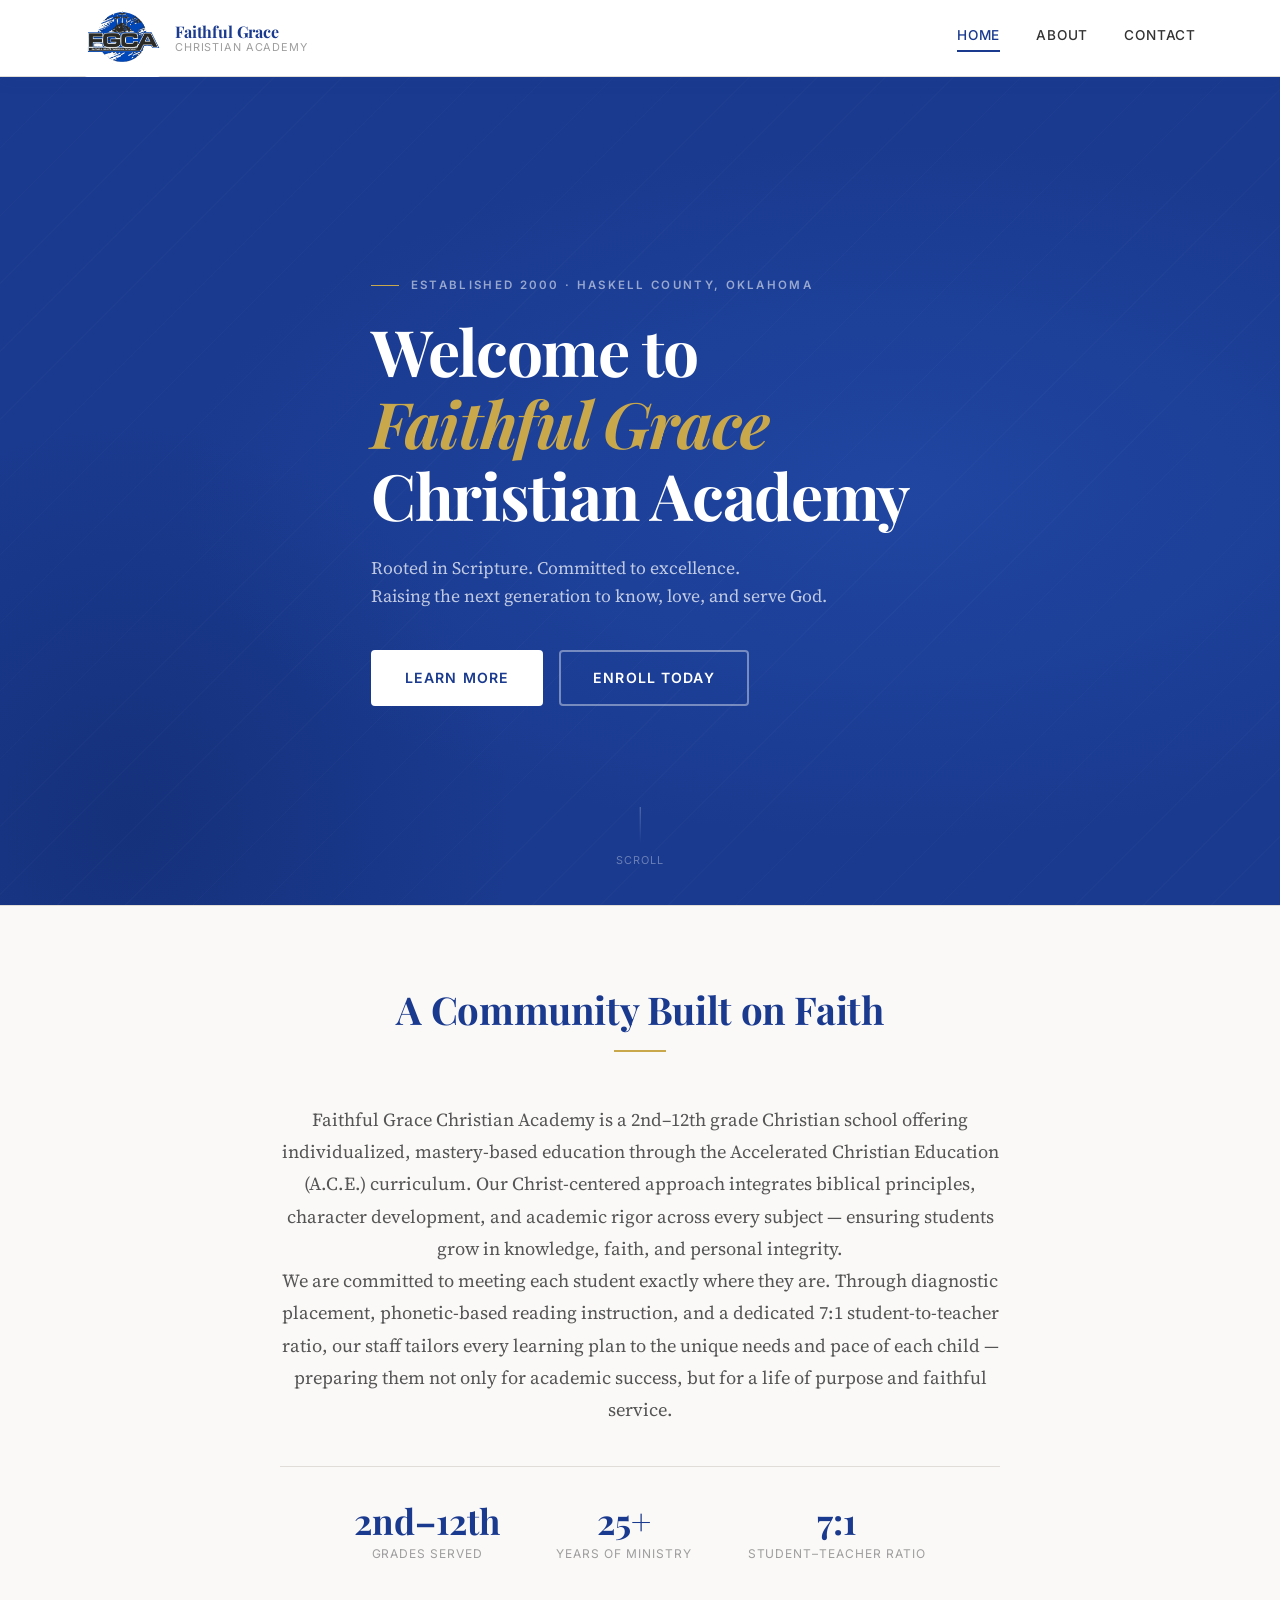
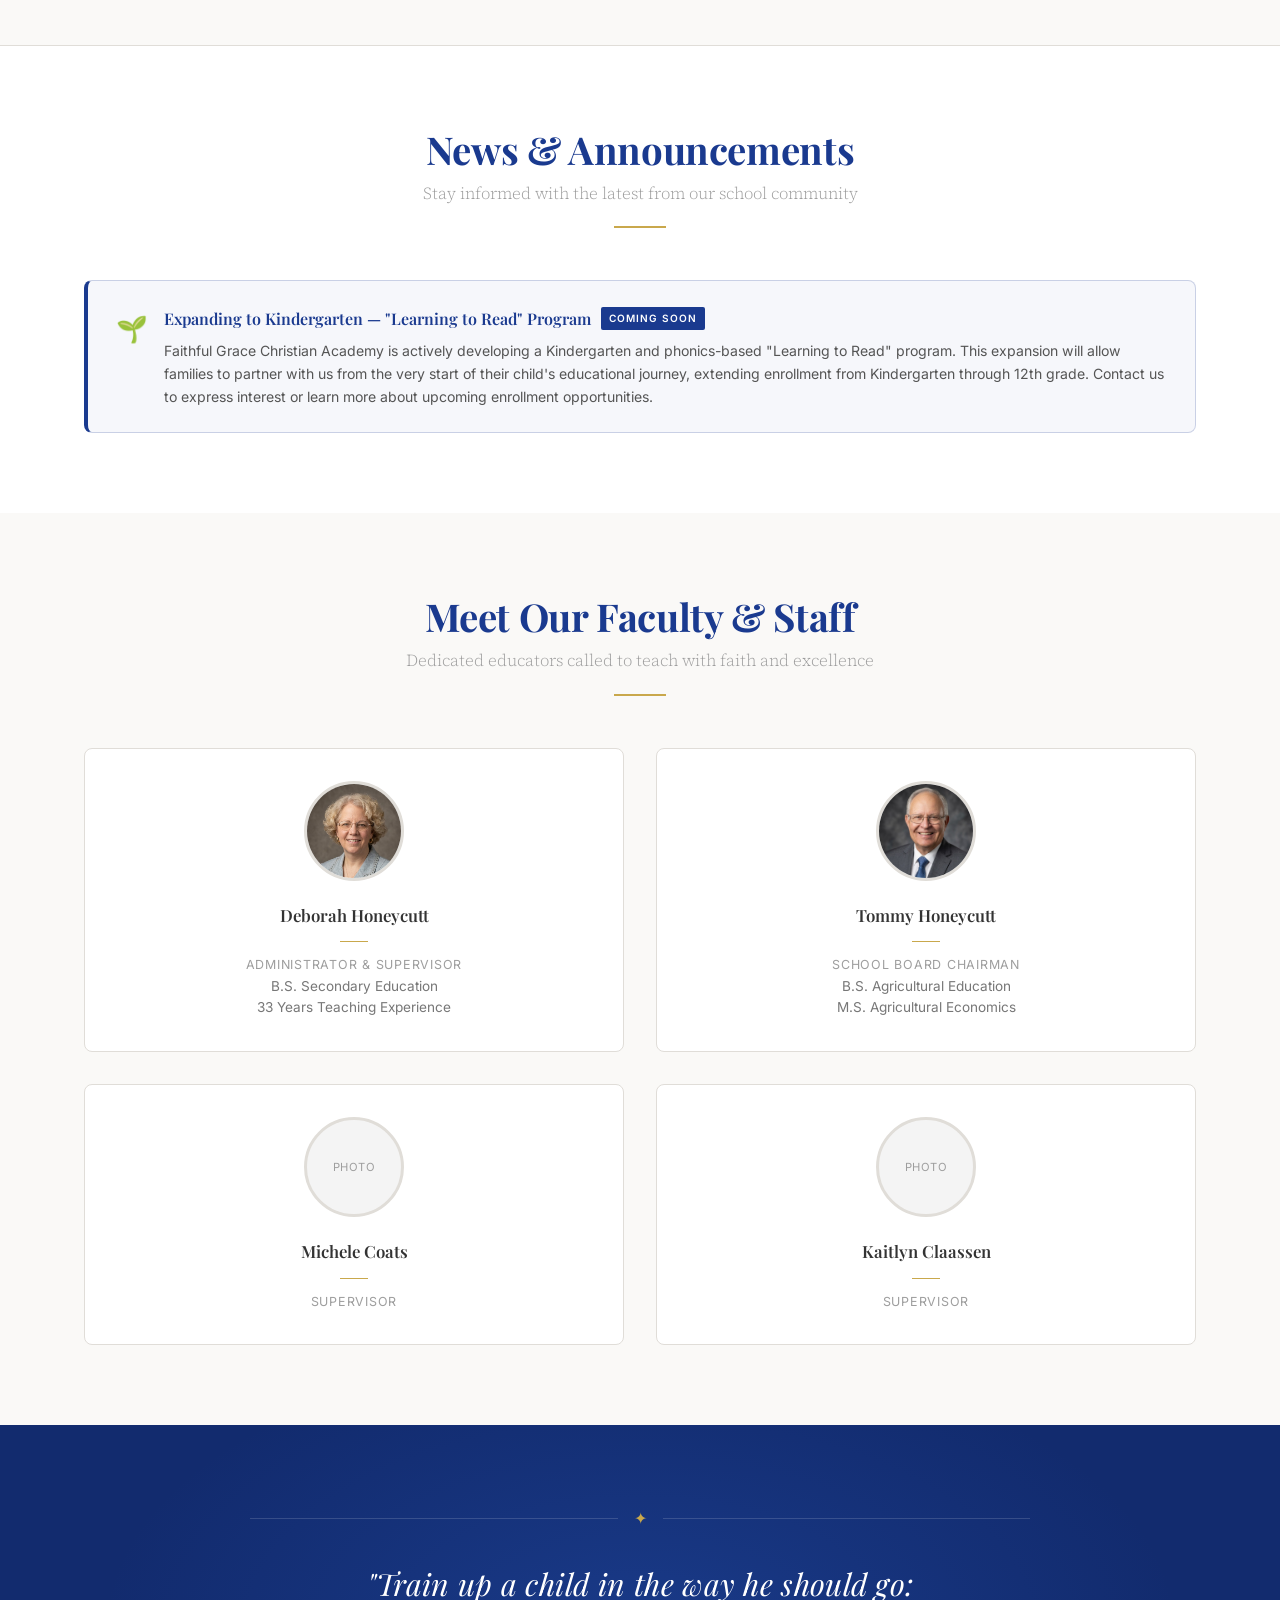
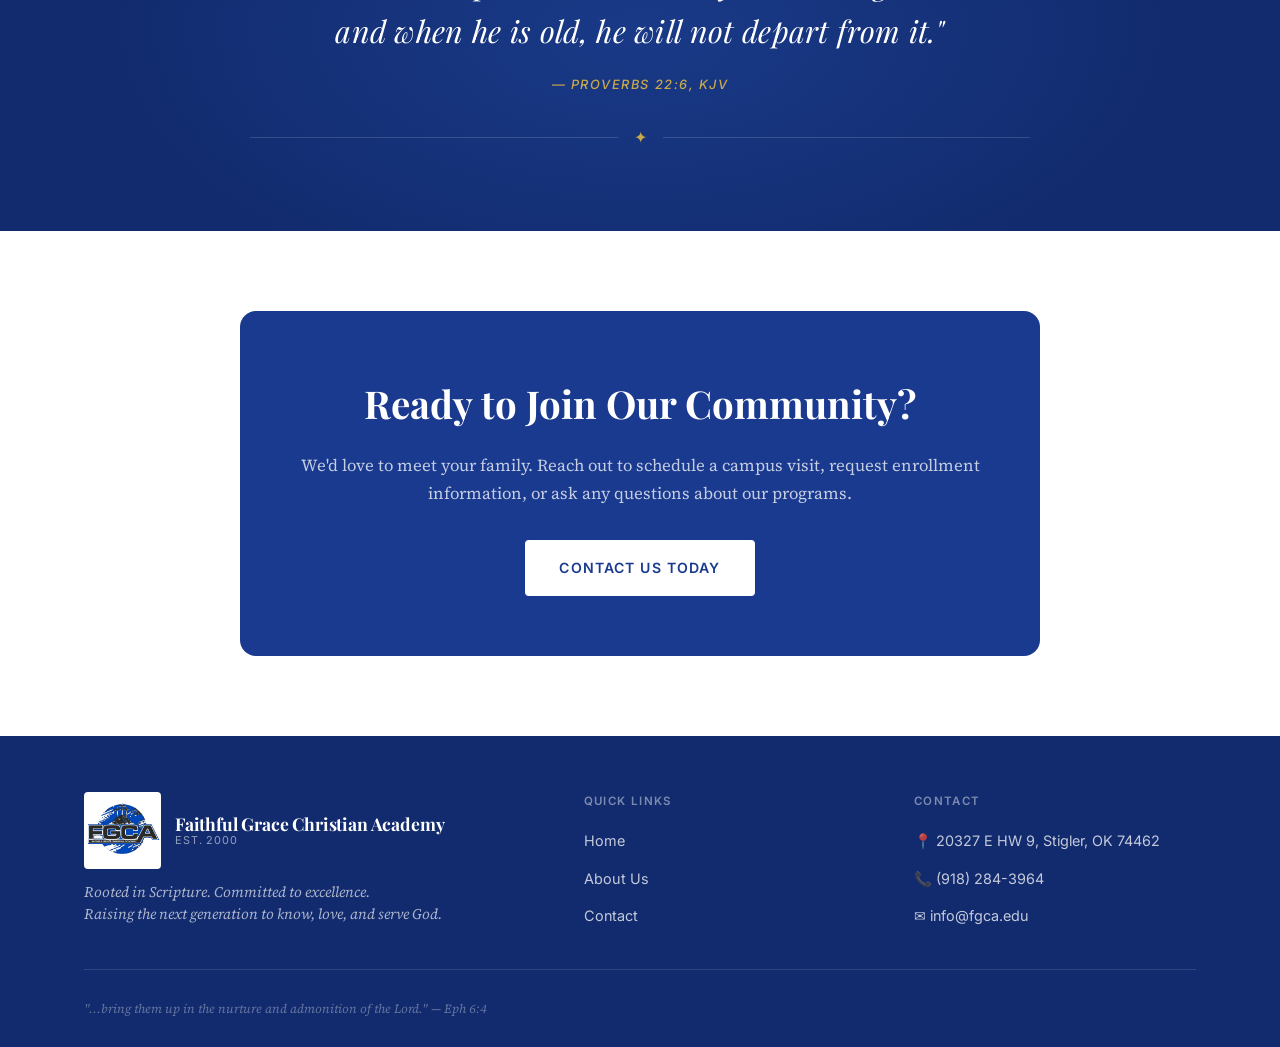
==== index.html @ c3a3fd84 "Add files via upload" ====
<!DOCTYPE html>
<html lang="en">
<head>
  <meta charset="UTF-8" />
  <meta name="viewport" content="width=device-width, initial-scale=1.0" />
  <meta name="description" content="Faithful Grace Christian Academy — nurturing minds and faith in a Christ-centered learning environment." />
  <title>Home | Faithful Grace Christian Academy</title>
  <link rel="stylesheet" href="styles.css" />
  <link rel="preconnect" href="https://fonts.googleapis.com" />
  <link rel="preconnect" href="https://fonts.gstatic.com" crossorigin />
</head>
<body>

  <!-- ============================================================
       SITE HEADER
       ============================================================ -->
  <header class="site-header">
    <div class="container">
      <div class="header-inner">

        <!-- Logo -->
        <a href="index.html" class="site-logo" aria-label="Faithful Grace Christian Academy — Home">
          <div class="logo-mark" aria-hidden="true">
			<img src="School_Logo.png" alt="Faithful Grace Christian Academy" class="logo-img">
		  </div>
          <div class="logo-text">
            <span class="logo-name">Faithful Grace</span>
            <span class="logo-sub">Christian Academy</span>
          </div>
        </a>

        <!-- Desktop Navigation -->
        <nav class="site-nav" aria-label="Main navigation">
          <a href="index.html" class="active">Home</a>
          <a href="about.html">About</a>
          <a href="contact.html">Contact</a>
        </nav>

        <!-- Hamburger Toggle (mobile) -->
        <button class="nav-toggle" id="navToggle" aria-label="Open navigation menu" aria-expanded="false" aria-controls="mobileNav">
          <span></span>
          <span></span>
          <span></span>
        </button>

      </div><!-- /.header-inner -->
    </div><!-- /.container -->

    <!-- Mobile Navigation -->
    <nav class="mobile-nav" id="mobileNav" aria-label="Mobile navigation">
      <a href="index.html">Home</a>
      <a href="about.html">About</a>
      <a href="contact.html">Contact</a>
    </nav>
  </header>

  <!-- ============================================================
       MAIN CONTENT
       ============================================================ -->
  <main>

    <!-- --------------------------------------------------------
         HERO SECTION
         -------------------------------------------------------- -->
    <section class="home-hero" aria-label="Welcome banner">
      <div class="home-hero-bg" aria-hidden="true"></div>
      <div class="container">
        <div class="home-hero-content">
          <p class="hero-eyebrow">Established 2000 · Haskell County, Oklahoma</p>
          <h1>Welcome to<br /><em>Faithful Grace</em><br />Christian Academy</h1>
          <p class="hero-motto">
            Rooted in Scripture. Committed to excellence.<br />
            Raising the next generation to know, love, and serve God.
          </p>
          <div class="hero-actions">
            <a href="about.html" class="btn btn-primary">Learn More</a>
            <a href="contact.html" class="btn" style="background:transparent;color:#fff;border-color:rgba(255,255,255,0.4);">Enroll Today</a>
          </div>
        </div>
      </div>
      <div class="hero-scroll" aria-hidden="true">
        <div class="scroll-line"></div>
        <span>Scroll</span>
      </div>
    </section>

    <!-- --------------------------------------------------------
         ABOUT SNAPSHOT
         -------------------------------------------------------- -->
    <section class="about-snapshot section-py" aria-labelledby="snapshot-heading">
      <div class="container">
        <div class="snapshot-inner">
          <div class="section-header">
            <h2 class="section-title" id="snapshot-heading">A Community Built on Faith</h2>
            <span class="rule"></span>
          </div>
          <p>
            Faithful Grace Christian Academy is a 2nd–12th grade Christian school offering
            individualized, mastery-based education through the Accelerated Christian Education
            (A.C.E.) curriculum. Our Christ-centered approach integrates biblical principles,
            character development, and academic rigor across every subject — ensuring students
            grow in knowledge, faith, and personal integrity.
          </p>
          <p>
            We are committed to meeting each student exactly where they are. Through diagnostic
            placement, phonetic-based reading instruction, and a dedicated 7:1 student-to-teacher
            ratio, our staff tailors every learning plan to the unique needs and pace of each
            child — preparing them not only for academic success, but for a life of purpose and
            faithful service.
          </p>

          <!-- Snapshot stats -->
          <div class="snapshot-stats">
            <div class="stat-item">
              <div class="stat-num">2nd–12th</div>
              <div class="stat-label">Grades Served</div>
            </div>
            <div class="stat-item">
              <div class="stat-num">25+</div>
              <div class="stat-label">Years of Ministry</div>
            </div>
            <div class="stat-item">
              <div class="stat-num">7:1</div>
              <div class="stat-label">Student–Teacher Ratio</div>
            </div>
          </div>

        </div>
      </div>
    </section>

    <!-- --------------------------------------------------------
         ANNOUNCEMENTS / HIGHLIGHTS (3 Cards)
         -------------------------------------------------------- -->
    <section class="announcements section-py" aria-labelledby="announce-heading">
      <div class="container">
        <div class="section-header">
          <h2 class="section-title" id="announce-heading">News &amp; Announcements</h2>
          <p class="section-subtitle">Stay informed with the latest from our school community</p>
          <span class="rule"></span>
        </div>

                <!-- Expansion Callout: K Program Coming Soon -->
        <div class="expansion-callout" role="note" aria-label="Upcoming program expansion">
          <span class="expansion-callout-icon" aria-hidden="true">🌱</span>
          <div>
            <h4>
              Expanding to Kindergarten — "Learning to Read" Program
              <span class="soon-badge">Coming Soon</span>
            </h4>
            <p>
              Faithful Grace Christian Academy is actively developing a Kindergarten and
              phonics-based "Learning to Read" program. This expansion will allow families
              to partner with us from the very start of their child's educational journey,
              extending enrollment from Kindergarten through 12th grade. Contact us to
              express interest or learn more about upcoming enrollment opportunities.
            </p>
          </div>
        </div>
      </div>
    </section>

    <!-- --------------------------------------------------------
         STAFF SECTION
         -------------------------------------------------------- -->
    <section class="staff-section section-py" aria-labelledby="staff-heading">
      <div class="container">
        <div class="section-header">
          <h2 class="section-title" id="staff-heading">Meet Our Faculty &amp; Staff</h2>
          <p class="section-subtitle">Dedicated educators called to teach with faith and excellence</p>
          <span class="rule"></span>
        </div>

        <div class="staff-grid">

          <!-- Staff Card 1 -->
          <article class="staff-card">
            <div>
				<img src="DH_Headshot.jpg" alt="Deborah Honeycutt" class="staff-photo">
			</div>
            <div class="staff-name">Deborah Honeycutt</div>
            <div class="staff-divider" aria-hidden="true"></div>
            <div class="staff-title">Administrator &amp; Supervisor</div>
            <p class="staff-bio">B.S. Secondary Education<br>33 Years Teaching Experience</p>
          </article>

          <!-- Staff Card 2 -->
          <article class="staff-card">
            <div>
				<img src="TH_Headshot.jpg" alt="Deborah Honeycutt" class="staff-photo">
			</div>
            <div class="staff-name">Tommy Honeycutt</div>
            <div class="staff-divider" aria-hidden="true"></div>
            <div class="staff-title">School Board Chairman</div>
            <p class="staff-bio">B.S. Agricultural Education<br>M.S. Agricultural Economics</p>
          </article>

          <!-- Staff Card 3 -->
          <article class="staff-card">
            <div class="staff-photo" aria-label="Staff Photo Placeholder">Photo</div>
            <div class="staff-name">Michele Coats</div>
            <div class="staff-divider" aria-hidden="true"></div>
            <div class="staff-title">Supervisor</div>
          </article>

          <!-- Staff Card 4 -->
          <article class="staff-card">
            <div class="staff-photo" aria-label="Staff Photo Placeholder">Photo</div>
            <div class="staff-name">Kaitlyn Claassen</div>
            <div class="staff-divider" aria-hidden="true"></div>
            <div class="staff-title">Supervisor</div>
          </article>

        </div><!-- /.staff-grid -->
      </div>
    </section>

    <!-- --------------------------------------------------------
         BIBLE VERSE BANNER
         -------------------------------------------------------- -->
    <section class="verse-banner section-py" aria-label="Scripture verse">
      <div class="container">
        <div class="verse-banner-inner">

          <div class="verse-rule-top" aria-hidden="true">
            <span>✦</span>
          </div>

          <blockquote>
            <p class="verse-text">
              "Train up a child in the way he should go:<br />
               and when he is old, he will not depart from it."
            </p>
            <cite class="verse-ref">— Proverbs 22:6, KJV</cite>
          </blockquote>

          <div class="verse-rule-bottom" aria-hidden="true">
            <span>✦</span>
          </div>

        </div>
      </div>
    </section>

    <!-- --------------------------------------------------------
         CALL TO ACTION — ENROLLMENT / CONTACT
         -------------------------------------------------------- -->
    <section class="cta-section section-py" aria-labelledby="cta-heading">
      <div class="container">
        <div class="cta-box">
          <h2 id="cta-heading">Ready to Join Our Community?</h2>
          <p>
            We'd love to meet your family. Reach out to schedule a campus visit,
            request enrollment information, or ask any questions about our programs.
          </p>
          <a href="contact.html" class="btn btn-primary">Contact Us Today</a>
        </div>
      </div>
    </section>

  </main>

  <!-- ============================================================
       SITE FOOTER
       ============================================================ -->
  <footer class="site-footer" aria-label="Site footer">
    <div class="container">
      <div class="footer-grid">

        <!-- Brand column -->
        <div class="footer-brand">
          <div class="site-logo">
            <div class="logo-mark" aria-hidden="true">
				<img src="School_Logo.png" alt="Faithful Grace Christian Academy" class="logo-img">
			</div>
            <div class="logo-text">
              <span class="logo-name">Faithful Grace Christian Academy</span>
              <span class="logo-sub">Est. 2000</span>
            </div>
          </div>
          <p class="footer-tagline">Rooted in Scripture. Committed to excellence.<br />Raising the next generation to know, love, and serve God.</p>
        </div>

        <!-- Quick Links -->
        <div class="footer-col">
          <h4>Quick Links</h4>
          <ul>
            <li><a href="index.html">Home</a></li>
            <li><a href="about.html">About Us</a></li>
            <li><a href="contact.html">Contact</a></li>
          </ul>
        </div>

        <!-- Contact Info -->
        <div class="footer-col">
          <h4>Contact</h4>
          <ul>
            <li><a href="#">📍 20327 E HW 9, Stigler, OK 74462</a></li>
            <li><a href="tel:+19182843964">📞 (918) 284-3964</a></li>
            <li><a href="mailto:info@fgca.edu">✉ info@fgca.edu</a></li>
          </ul>
        </div>

      </div><!-- /.footer-grid -->

      <div class="footer-bottom">
        <p class="footer-verse">"...bring them up in the nurture and admonition of the Lord." — Eph 6:4</p>
      </div>
    </div>
  </footer>

  <!-- ============================================================
       VANILLA JS — MOBILE NAV TOGGLE
       ============================================================ -->
  <script>
    (function () {
      var toggle = document.getElementById('navToggle');
      var mobileNav = document.getElementById('mobileNav');

      toggle.addEventListener('click', function () {
        var isOpen = mobileNav.classList.toggle('open');
        toggle.classList.toggle('open', isOpen);
        toggle.setAttribute('aria-expanded', isOpen);
        toggle.setAttribute('aria-label', isOpen ? 'Close navigation menu' : 'Open navigation menu');
      });

      // Close mobile nav if a link is clicked
      mobileNav.querySelectorAll('a').forEach(function (link) {
        link.addEventListener('click', function () {
          mobileNav.classList.remove('open');
          toggle.classList.remove('open');
          toggle.setAttribute('aria-expanded', 'false');
          toggle.setAttribute('aria-label', 'Open navigation menu');
        });
      });
    })();
  </script>

</body>
</html>
---- styles.css ----
/* ============================================================
   FAITHFUL GRACE CHRISTIAN ACADEMY — Shared Stylesheet
   Author: Generated for FGCA
   ============================================================ */

/* ---- Google Fonts ---- */
@import url('https://fonts.googleapis.com/css2?family=Playfair+Display:ital,wght@0,400;0,600;0,700;1,400;1,600&family=Source+Serif+4:ital,wght@0,300;0,400;1,300&family=Inter:wght@300;400;500;600&display=swap');

/* ============================================================
   DESIGN TOKENS / CSS VARIABLES
   ============================================================ */
:root {
  /* Colors */
  --royal-blue:      #1a3a8f;
  --royal-blue-dark: #122b6e;
  --royal-blue-mid:  #1f4aad;
  --royal-blue-light:#2a5cc4;
  --white:           #ffffff;
  --off-white:       #faf9f7;
  --light-gray:      #f4f4f4;
  --border-gray:     #e0ddd8;
  --medium-gray:     #9e9e9e;
  --dark-gray:       #333333;
  --text-body:       #2c2c2c;
  --gold-accent:     #c9a84c;

  /* Typography */
  --font-heading: 'Playfair Display', Georgia, serif;
  --font-serif:   'Source Serif 4', Georgia, serif;
  --font-body:    'Inter', Helvetica, Arial, sans-serif;

  /* Spacing */
  --section-py:   80px;
  --container-w:  1160px;
  --container-px: 24px;

  /* Borders & Shadows */
  --radius-sm:    4px;
  --radius-md:    8px;
  --radius-lg:    16px;
  --shadow-card:  0 2px 12px rgba(26, 58, 143, 0.08);
  --shadow-hover: 0 8px 28px rgba(26, 58, 143, 0.14);
  --shadow-nav:   0 2px 16px rgba(26, 58, 143, 0.12);

  /* Transitions */
  --ease:         0.22s ease;
}

/* ============================================================
   RESET & BASE
   ============================================================ */
*, *::before, *::after {
  box-sizing: border-box;
  margin: 0;
  padding: 0;
}

html {
  scroll-behavior: smooth;
  font-size: 16px;
}

body {
  font-family: var(--font-body);
  color: var(--text-body);
  background: var(--white);
  line-height: 1.7;
  -webkit-font-smoothing: antialiased;
}

img {
  display: block;
  max-width: 100%;
}

a {
  color: inherit;
  text-decoration: none;
}

ul {
  list-style: none;
}

/* ============================================================
   UTILITY CLASSES
   ============================================================ */
.container {
  max-width: var(--container-w);
  margin: 0 auto;
  padding: 0 var(--container-px);
}

.section-py {
  padding: var(--section-py) 0;
}

.section-title {
  font-family: var(--font-heading);
  font-size: clamp(1.75rem, 3vw, 2.5rem);
  font-weight: 700;
  color: var(--royal-blue);
  letter-spacing: -0.01em;
  line-height: 1.2;
}

.section-subtitle {
  font-family: var(--font-serif);
  font-size: 1.05rem;
  color: var(--medium-gray);
  font-weight: 300;
  margin-top: 0.5rem;
}

.section-header {
  text-align: center;
  margin-bottom: 52px;
}

.section-header .rule {
  display: block;
  width: 52px;
  height: 2px;
  background: var(--gold-accent);
  margin: 18px auto 0;
}

.text-center { text-align: center; }
.text-white  { color: var(--white); }

/* Buttons */
.btn {
  display: inline-block;
  padding: 14px 32px;
  font-family: var(--font-body);
  font-size: 0.88rem;
  font-weight: 600;
  letter-spacing: 0.08em;
  text-transform: uppercase;
  border-radius: var(--radius-sm);
  transition: background var(--ease), color var(--ease), box-shadow var(--ease), transform var(--ease);
  cursor: pointer;
  border: 2px solid transparent;
}

.btn-primary {
  background: var(--white);
  color: var(--royal-blue);
  border-color: var(--white);
}
.btn-primary:hover {
  background: transparent;
  color: var(--white);
  box-shadow: 0 0 0 2px var(--white);
}

.btn-blue {
  background: var(--royal-blue);
  color: var(--white);
  border-color: var(--royal-blue);
}
.btn-blue:hover {
  background: var(--royal-blue-dark);
  border-color: var(--royal-blue-dark);
  transform: translateY(-1px);
  box-shadow: var(--shadow-hover);
}

/* Placeholder image boxes */
.img-placeholder {
  background: var(--light-gray);
  border: 1px dashed var(--border-gray);
  display: flex;
  align-items: center;
  justify-content: center;
  color: var(--medium-gray);
  font-size: 0.8rem;
  font-family: var(--font-body);
  letter-spacing: 0.05em;
  text-transform: uppercase;
  border-radius: var(--radius-md);
}

/* ============================================================
   SITE HEADER / NAVIGATION
   ============================================================ */
.site-header {
  position: sticky;
  top: 0;
  z-index: 100;
  background: var(--white);
  border-bottom: 1px solid var(--border-gray);
  box-shadow: var(--shadow-nav);
}

.header-inner {
  display: flex;
  align-items: center;
  justify-content: space-between;
  height: 76px;
  gap: 24px;
}

/* Logo */
.site-logo {
  display: flex;
  align-items: center;
  gap: 14px;
  flex-shrink: 0;
  text-decoration: none;
}

.logo-mark {
  width: 77px;
  height: 77px;
  background: var(--white);
  border-radius: var(--radius-sm);
  display: flex;
  align-items: center;
  justify-content: center;
  color: var(--white);
  font-size: 1.4rem;
  flex-shrink: 0;
}

.logo-text {
  display: flex;
  flex-direction: column;
  line-height: 1.15;
}

.logo-name {
  font-family: var(--font-heading);
  font-size: 1rem;
  font-weight: 700;
  color: var(--royal-blue);
  letter-spacing: -0.01em;
}

.logo-sub {
  font-family: var(--font-body);
  font-size: 0.68rem;
  color: var(--medium-gray);
  letter-spacing: 0.08em;
  text-transform: uppercase;
}

/* Desktop Nav */
.site-nav {
  display: flex;
  align-items: center;
  gap: 36px;
}

.site-nav a {
  font-family: var(--font-body);
  font-size: 0.85rem;
  font-weight: 500;
  letter-spacing: 0.06em;
  text-transform: uppercase;
  color: var(--dark-gray);
  position: relative;
  padding-bottom: 4px;
  transition: color var(--ease);
}

.site-nav a::after {
  content: '';
  position: absolute;
  bottom: 0;
  left: 0;
  width: 0;
  height: 2px;
  background: var(--royal-blue);
  transition: width var(--ease);
}

.site-nav a:hover {
  color: var(--royal-blue);
}

.site-nav a:hover::after,
.site-nav a.active::after {
  width: 100%;
}

.site-nav a.active {
  color: var(--royal-blue);
}

/* Hamburger */
.nav-toggle {
  display: none;
  flex-direction: column;
  gap: 5px;
  background: none;
  border: none;
  cursor: pointer;
  padding: 4px;
  z-index: 110;
}

.nav-toggle span {
  display: block;
  width: 24px;
  height: 2px;
  background: var(--royal-blue);
  border-radius: 2px;
  transition: transform 0.3s ease, opacity 0.3s ease;
}

.nav-toggle.open span:nth-child(1) { transform: translateY(7px) rotate(45deg); }
.nav-toggle.open span:nth-child(2) { opacity: 0; }
.nav-toggle.open span:nth-child(3) { transform: translateY(-7px) rotate(-45deg); }

/* Mobile Nav Overlay */
.mobile-nav {
  display: none;
  position: fixed;
  top: 76px;
  left: 0;
  right: 0;
  background: var(--white);
  border-bottom: 1px solid var(--border-gray);
  box-shadow: var(--shadow-hover);
  z-index: 99;
  padding: 24px var(--container-px);
  flex-direction: column;
  gap: 0;
}

.mobile-nav.open {
  display: flex;
}

.mobile-nav a {
  font-family: var(--font-body);
  font-size: 0.95rem;
  font-weight: 500;
  color: var(--dark-gray);
  padding: 14px 0;
  border-bottom: 1px solid var(--border-gray);
  letter-spacing: 0.04em;
  text-transform: uppercase;
  transition: color var(--ease);
}

.mobile-nav a:last-child { border-bottom: none; }
.mobile-nav a:hover { color: var(--royal-blue); }

/* ============================================================
   SITE FOOTER
   ============================================================ */
.site-footer {
  background: var(--royal-blue-dark);
  color: var(--white);
  padding: 56px 0 28px;
}

.footer-grid {
  display: grid;
  grid-template-columns: 1.6fr 1fr 1fr;
  gap: 48px;
  padding-bottom: 40px;
  border-bottom: 1px solid rgba(255,255,255,0.12);
  margin-bottom: 28px;
}

.footer-brand .logo-name {
  color: var(--white);
  font-size: 1.1rem;
}

.footer-brand .logo-sub {
  color: rgba(255,255,255,0.55);
}

.footer-tagline {
  font-family: var(--font-serif);
  font-style: italic;
  font-size: 0.92rem;
  color: rgba(255,255,255,0.65);
  margin-top: 12px;
  line-height: 1.5;
}

.footer-col h4 {
  font-family: var(--font-body);
  font-size: 0.72rem;
  font-weight: 600;
  letter-spacing: 0.12em;
  text-transform: uppercase;
  color: rgba(255,255,255,0.45);
  margin-bottom: 16px;
}

.footer-col ul {
  display: flex;
  flex-direction: column;
  gap: 10px;
}

.footer-col ul a {
  font-size: 0.9rem;
  color: rgba(255,255,255,0.75);
  transition: color var(--ease);
}

.footer-col ul a:hover {
  color: var(--white);
}

.footer-bottom {
  display: flex;
  align-items: center;
  justify-content: space-between;
  gap: 16px;
  flex-wrap: wrap;
}

.footer-copy {
  font-size: 0.78rem;
  color: rgba(255,255,255,0.4);
}

.footer-verse {
  font-family: var(--font-serif);
  font-style: italic;
  font-size: 0.78rem;
  color: rgba(255,255,255,0.35);
}

/* ============================================================
   PAGE HERO (INTERIOR PAGES)
   ============================================================ */
.page-hero {
  background: var(--royal-blue);
  padding: 64px 0;
  position: relative;
  overflow: hidden;
}

.page-hero::before {
  content: '';
  position: absolute;
  inset: 0;
  background:
    repeating-linear-gradient(
      90deg,
      rgba(255,255,255,0.03) 0px,
      rgba(255,255,255,0.03) 1px,
      transparent 1px,
      transparent 60px
    ),
    repeating-linear-gradient(
      0deg,
      rgba(255,255,255,0.03) 0px,
      rgba(255,255,255,0.03) 1px,
      transparent 1px,
      transparent 60px
    );
  pointer-events: none;
}

.page-hero-content {
  position: relative;
  z-index: 1;
  text-align: center;
}

.page-hero-eyebrow {
  font-family: var(--font-body);
  font-size: 0.72rem;
  font-weight: 600;
  letter-spacing: 0.16em;
  text-transform: uppercase;
  color: rgba(255,255,255,0.55);
  margin-bottom: 12px;
}

.page-hero h1 {
  font-family: var(--font-heading);
  font-size: clamp(2rem, 4vw, 3.2rem);
  font-weight: 700;
  color: var(--white);
  letter-spacing: -0.02em;
  line-height: 1.15;
}

.page-hero-rule {
  width: 48px;
  height: 2px;
  background: var(--gold-accent);
  margin: 20px auto 0;
}

/* ============================================================
   HOME — HERO SECTION
   ============================================================ */
.home-hero {
  position: relative;
  background: var(--royal-blue);
  min-height: 92vh;
  display: flex;
  align-items: center;
  overflow: hidden;
}

.home-hero-bg {
  position: absolute;
  inset: 0;
  overflow: hidden;
}

/* Subtle geometric overlay */
.home-hero-bg::before {
  content: '';
  position: absolute;
  inset: 0;
  background:
    radial-gradient(ellipse 80% 60% at 70% 50%, rgba(42,92,196,0.35) 0%, transparent 70%),
    radial-gradient(ellipse 50% 80% at 10% 90%, rgba(18,43,110,0.6) 0%, transparent 60%);
}

.home-hero-bg::after {
  content: '';
  position: absolute;
  inset: 0;
  background:
    repeating-linear-gradient(
      -45deg,
      rgba(255,255,255,0.015) 0px,
      rgba(255,255,255,0.015) 1px,
      transparent 1px,
      transparent 48px
    );
}

.home-hero-content {
  position: relative;
  z-index: 1;
  max-width: 680px;
}

.hero-eyebrow {
  font-family: var(--font-body);
  font-size: 0.72rem;
  font-weight: 600;
  letter-spacing: 0.2em;
  text-transform: uppercase;
  color: rgba(255,255,255,0.55);
  margin-bottom: 20px;
  display: flex;
  align-items: center;
  gap: 12px;
}

.hero-eyebrow::before {
  content: '';
  display: block;
  width: 28px;
  height: 1px;
  background: var(--gold-accent);
}

.home-hero h1 {
  font-family: var(--font-heading);
  font-size: clamp(2.4rem, 5.5vw, 4rem);
  font-weight: 700;
  color: var(--white);
  line-height: 1.12;
  letter-spacing: -0.02em;
  margin-bottom: 24px;
}

.home-hero h1 em {
  font-style: italic;
  color: var(--gold-accent);
}

.hero-motto {
  font-family: var(--font-serif);
  font-size: 1.1rem;
  color: rgba(255,255,255,0.72);
  line-height: 1.6;
  margin-bottom: 40px;
  max-width: 520px;
}

.hero-actions {
  display: flex;
  gap: 16px;
  flex-wrap: wrap;
}

.hero-scroll {
  position: absolute;
  bottom: 36px;
  left: 50%;
  transform: translateX(-50%);
  z-index: 1;
  display: flex;
  flex-direction: column;
  align-items: center;
  gap: 8px;
  color: rgba(255,255,255,0.35);
  font-size: 0.68rem;
  letter-spacing: 0.1em;
  text-transform: uppercase;
}

.scroll-line {
  width: 1px;
  height: 36px;
  background: linear-gradient(to bottom, rgba(255,255,255,0.3), transparent);
}

/* ============================================================
   HOME — ABOUT SNAPSHOT
   ============================================================ */
.about-snapshot {
  background: var(--off-white);
  border-top: 1px solid var(--border-gray);
  border-bottom: 1px solid var(--border-gray);
}

.snapshot-inner {
  max-width: 720px;
  margin: 0 auto;
  text-align: center;
}

.snapshot-inner p {
  font-family: var(--font-serif);
  font-size: 1.15rem;
  line-height: 1.75;
  color: #555;
}

.snapshot-stats {
  display: flex;
  justify-content: center;
  gap: 56px;
  margin-top: 40px;
  padding-top: 36px;
  border-top: 1px solid var(--border-gray);
}

.stat-item {
  text-align: center;
}

.stat-num {
  font-family: var(--font-heading);
  font-size: 2.2rem;
  font-weight: 700;
  color: var(--royal-blue);
  line-height: 1;
}

.stat-label {
  font-size: 0.75rem;
  letter-spacing: 0.08em;
  text-transform: uppercase;
  color: var(--medium-gray);
  margin-top: 6px;
}

/* ============================================================
   HOME — ANNOUNCEMENTS / HIGHLIGHTS
   ============================================================ */
.announcements { background: var(--white); }

.cards-row {
  display: grid;
  grid-template-columns: repeat(3, 1fr);
  gap: 28px;
}

.card {
  background: var(--white);
  border: 1px solid var(--border-gray);
  border-radius: var(--radius-md);
  padding: 32px 28px;
  transition: box-shadow var(--ease), transform var(--ease), border-color var(--ease);
}

.card:hover {
  box-shadow: var(--shadow-hover);
  transform: translateY(-3px);
  border-color: rgba(26,58,143,0.15);
}

.card-tag {
  font-size: 0.68rem;
  font-weight: 600;
  letter-spacing: 0.1em;
  text-transform: uppercase;
  color: var(--royal-blue);
  background: rgba(26,58,143,0.07);
  display: inline-block;
  padding: 4px 10px;
  border-radius: 2px;
  margin-bottom: 16px;
}

.card h3 {
  font-family: var(--font-heading);
  font-size: 1.2rem;
  font-weight: 600;
  color: var(--dark-gray);
  margin-bottom: 10px;
  line-height: 1.3;
}

.card p {
  font-size: 0.9rem;
  color: #666;
  line-height: 1.65;
}

.card-date {
  display: block;
  margin-top: 16px;
  font-size: 0.75rem;
  color: var(--medium-gray);
  font-style: italic;
}

/* ============================================================
   HOME — STAFF SECTION
   ============================================================ */
.staff-section { background: var(--off-white); }

.staff-grid {
  display: grid;
  grid-template-columns: repeat(2, 1fr);
  gap: 32px;
}

.staff-card {
  background: var(--white);
  border: 1px solid var(--border-gray);
  border-radius: var(--radius-md);
  padding: 32px 24px;
  text-align: center;
  transition: box-shadow var(--ease), transform var(--ease);
}

.staff-card:hover {
  box-shadow: var(--shadow-hover);
  transform: translateY(-2px);
}

.staff-photo {
  width: 100px;
  height: 100px;
  border-radius: 50%;
  background: var(--light-gray);
  border: 3px solid var(--border-gray);
  display: flex;
  align-items: center;
  justify-content: center;
  margin: 0 auto 20px;
  font-size: 0.7rem;
  letter-spacing: 0.05em;
  text-transform: uppercase;
  color: var(--medium-gray);
  font-family: var(--font-body);
}

.staff-name {
  font-family: var(--font-heading);
  font-size: 1.05rem;
  font-weight: 600;
  color: var(--dark-gray);
  margin-bottom: 4px;
}

.staff-title {
  font-size: 0.78rem;
  color: var(--medium-gray);
  letter-spacing: 0.06em;
  text-transform: uppercase;
}

.staff-divider {
  width: 28px;
  height: 1px;
  background: var(--gold-accent);
  margin: 12px auto;
}

.staff-bio {
  font-size: 0.85rem;
  color: #777;
  line-height: 1.6;
}

/* ============================================================
   HOME — BIBLE VERSE BANNER
   ============================================================ */
.verse-banner {
  background: var(--royal-blue-dark);
  position: relative;
  overflow: hidden;
}

.verse-banner::before {
  content: '';
  position: absolute;
  inset: 0;
  background:
    radial-gradient(ellipse 60% 100% at 50% 50%, rgba(42,92,196,0.3) 0%, transparent 70%);
  pointer-events: none;
}

.verse-banner-inner {
  position: relative;
  z-index: 1;
  text-align: center;
  max-width: 780px;
  margin: 0 auto;
}

.verse-rule-top,
.verse-rule-bottom {
  display: flex;
  align-items: center;
  justify-content: center;
  gap: 16px;
  margin-bottom: 28px;
}

.verse-rule-bottom {
  margin-bottom: 0;
  margin-top: 28px;
}

.verse-rule-top span,
.verse-rule-bottom span {
  color: var(--gold-accent);
  font-size: 1rem;
}

.verse-rule-top::before,
.verse-rule-top::after,
.verse-rule-bottom::before,
.verse-rule-bottom::after {
  content: '';
  flex: 1;
  height: 1px;
  background: rgba(255,255,255,0.15);
}

.verse-text {
  font-family: var(--font-heading);
  font-style: italic;
  font-size: clamp(1.3rem, 2.5vw, 1.9rem);
  color: var(--white);
  line-height: 1.55;
  font-weight: 400;
  letter-spacing: 0.01em;
}

.verse-ref {
  display: block;
  margin-top: 20px;
  font-family: var(--font-body);
  font-size: 0.8rem;
  font-weight: 500;
  letter-spacing: 0.12em;
  text-transform: uppercase;
  color: var(--gold-accent);
}

/* ============================================================
   HOME — CTA SECTION
   ============================================================ */
.cta-section { background: var(--white); }

.cta-box {
  background: var(--royal-blue);
  border-radius: var(--radius-lg);
  padding: 60px 48px;
  text-align: center;
  max-width: 800px;
  margin: 0 auto;
}

.cta-box h2 {
  font-family: var(--font-heading);
  font-size: clamp(1.6rem, 3vw, 2.4rem);
  font-weight: 700;
  color: var(--white);
  margin-bottom: 16px;
}

.cta-box p {
  font-family: var(--font-serif);
  font-size: 1.05rem;
  color: rgba(255,255,255,0.75);
  margin-bottom: 32px;
  line-height: 1.65;
}

/* ============================================================
   ABOUT PAGE — HISTORY SECTION
   ============================================================ */
.history-section { background: var(--white); }

.history-grid {
  display: grid;
  grid-template-columns: 1fr 420px;
  gap: 64px;
  align-items: start;
}

.history-text h2 {
  font-family: var(--font-heading);
  font-size: clamp(1.6rem, 2.8vw, 2.2rem);
  font-weight: 700;
  color: var(--royal-blue);
  margin-bottom: 8px;
}

.history-text .rule {
  display: block;
  width: 40px;
  height: 2px;
  background: var(--gold-accent);
  margin-bottom: 28px;
}

.history-text p {
  font-family: var(--font-serif);
  font-size: 1rem;
  color: #555;
  line-height: 1.8;
  margin-bottom: 18px;
}

.history-image {
  width: 110%;
  height: 110%;
}

/* ============================================================
   ABOUT — MISSION & VALUES
   ============================================================ */
.mission-section { background: var(--off-white); }

.values-grid {
  display: grid;
  grid-template-columns: repeat(3, 1fr);
  gap: 32px;
}

.value-card {
  background: var(--white);
  border: 1px solid var(--border-gray);
  border-radius: var(--radius-md);
  padding: 36px 28px;
  text-align: center;
  transition: box-shadow var(--ease), transform var(--ease);
}

.value-card:hover {
  box-shadow: var(--shadow-hover);
  transform: translateY(-2px);
}

.value-icon {
  font-size: 2.4rem;
  margin-bottom: 16px;
  display: block;
}

.value-card h3 {
  font-family: var(--font-heading);
  font-size: 1.15rem;
  font-weight: 600;
  color: var(--royal-blue);
  margin-bottom: 10px;
}

.value-card p {
  font-size: 0.9rem;
  color: #666;
  line-height: 1.65;
}

/* ============================================================
   ABOUT — CURRICULUM OVERVIEW
   ============================================================ */
.curriculum-section { background: var(--white); }

.curriculum-grid {
  display: grid;
  grid-template-columns: repeat(4, 1fr);
  gap: 20px;
}

.curriculum-card {
  border: 1px solid var(--border-gray);
  border-radius: var(--radius-md);
  padding: 24px 20px;
  transition: border-color var(--ease), box-shadow var(--ease);
}

.curriculum-card:hover {
  border-color: rgba(26,58,143,0.25);
  box-shadow: var(--shadow-card);
}

.curriculum-card h4 {
  font-family: var(--font-heading);
  font-size: 0.95rem;
  font-weight: 600;
  color: var(--royal-blue);
  margin-bottom: 8px;
  display: flex;
  align-items: center;
  gap: 8px;
}

.curriculum-card h4 .c-icon {
  color: var(--gold-accent);
}

.curriculum-card p {
  font-size: 0.82rem;
  color: #777;
  line-height: 1.6;
}

/* Curriculum ACE intro paragraph */
.curriculum-intro {
  max-width: 760px;
  margin: 0 auto 44px;
  text-align: center;
  font-family: var(--font-serif);
  font-size: 1rem;
  color: #555;
  line-height: 1.8;
}

/* Expansion / Coming Soon callout */
.expansion-callout {
  margin-top: 36px;
  border: 1px solid rgba(26,58,143,0.2);
  border-left: 4px solid var(--royal-blue);
  border-radius: var(--radius-md);
  background: rgba(26,58,143,0.04);
  padding: 24px 28px;
  display: flex;
  align-items: flex-start;
  gap: 16px;
}

.expansion-callout-icon {
  font-size: 1.6rem;
  flex-shrink: 0;
  margin-top: 2px;
}

.expansion-callout h4 {
  font-family: var(--font-heading);
  font-size: 1rem;
  font-weight: 600;
  color: var(--royal-blue);
  margin-bottom: 6px;
  display: flex;
  align-items: center;
  gap: 10px;
  flex-wrap: wrap;
}

.expansion-callout .soon-badge {
  display: inline-block;
  background: var(--royal-blue);
  color: var(--white);
  font-family: var(--font-body);
  font-size: 0.63rem;
  font-weight: 600;
  letter-spacing: 0.1em;
  text-transform: uppercase;
  padding: 3px 8px;
  border-radius: 2px;
  vertical-align: middle;
}

.expansion-callout p {
  font-size: 0.88rem;
  color: #555;
  line-height: 1.65;
}

/* ============================================================
   ABOUT — ACCREDITATION
   ============================================================ */
.accreditation-section { background: var(--off-white); }

.accred-badges {
  display: flex;
  justify-content: center;
  gap: 24px;
  flex-wrap: wrap;
  margin-top: 40px;
}

.accred-badge {
  border: 1px solid var(--border-gray);
  border-radius: var(--radius-md);
  padding: 24px 36px;
  background: var(--white);
  text-align: center;
  min-width: 180px;
  transition: box-shadow var(--ease);
}

.accred-badge:hover {
  box-shadow: var(--shadow-card);
}

.accred-badge .badge-icon {
  font-size: 2rem;
  display: block;
  margin-bottom: 10px;
}

.accred-badge span {
  font-size: 0.78rem;
  font-weight: 600;
  letter-spacing: 0.06em;
  text-transform: uppercase;
  color: var(--medium-gray);
  display: block;
}

/* ============================================================
   CONTACT PAGE — INFO BLOCK
   ============================================================ */
.contact-info { background: var(--off-white); }

.info-cols {
  display: grid;
  grid-template-columns: repeat(3, 1fr);
  gap: 28px;
}

.info-col {
  background: var(--white);
  border: 1px solid var(--border-gray);
  border-radius: var(--radius-md);
  padding: 32px 28px;
  text-align: center;
  transition: box-shadow var(--ease);
}

.info-col:hover {
  box-shadow: var(--shadow-hover);
}

.info-icon {
  font-size: 2rem;
  display: block;
  margin-bottom: 14px;
}

.info-col h3 {
  font-family: var(--font-heading);
  font-size: 1rem;
  font-weight: 600;
  color: var(--royal-blue);
  margin-bottom: 8px;
}

.info-col p {
  font-size: 0.9rem;
  color: #666;
  line-height: 1.6;
}

/* ============================================================
   CONTACT PAGE — FORM
   ============================================================ */
.contact-form-section { background: var(--white); }

.form-layout {
  display: grid;
  grid-template-columns: 1fr 420px;
  gap: 64px;
  align-items: start;
}

.form-intro h2 {
  font-family: var(--font-heading);
  font-size: clamp(1.5rem, 2.5vw, 2rem);
  font-weight: 700;
  color: var(--royal-blue);
  margin-bottom: 8px;
}

.form-intro .rule {
  display: block;
  width: 40px;
  height: 2px;
  background: var(--gold-accent);
  margin-bottom: 20px;
}

.form-intro p {
  font-family: var(--font-serif);
  color: #666;
  line-height: 1.7;
  margin-bottom: 16px;
}

/* Contact Form */
.contact-form {
  display: flex;
  flex-direction: column;
  gap: 20px;
}

.form-row {
  display: grid;
  grid-template-columns: 1fr 1fr;
  gap: 16px;
}

.form-field {
  display: flex;
  flex-direction: column;
  gap: 6px;
}

.form-field label {
  font-size: 0.78rem;
  font-weight: 600;
  letter-spacing: 0.07em;
  text-transform: uppercase;
  color: var(--dark-gray);
}

.form-field label .opt {
  font-weight: 400;
  color: var(--medium-gray);
  text-transform: none;
  letter-spacing: 0;
}

.form-field input,
.form-field select,
.form-field textarea {
  font-family: var(--font-body);
  font-size: 0.93rem;
  color: var(--dark-gray);
  background: var(--white);
  border: 1px solid var(--border-gray);
  border-radius: var(--radius-sm);
  padding: 11px 14px;
  transition: border-color var(--ease), box-shadow var(--ease);
  outline: none;
  width: 100%;
  appearance: none;
  -webkit-appearance: none;
}

.form-field input:focus,
.form-field select:focus,
.form-field textarea:focus {
  border-color: var(--royal-blue);
  box-shadow: 0 0 0 3px rgba(26,58,143,0.1);
}

.form-field input::placeholder,
.form-field textarea::placeholder {
  color: var(--medium-gray);
  font-style: italic;
}

.form-field select {
  background-image: url("data:image/svg+xml,%3Csvg xmlns='http://www.w3.org/2000/svg' width='12' height='8' viewBox='0 0 12 8'%3E%3Cpath d='M1 1l5 5 5-5' stroke='%239e9e9e' stroke-width='1.5' fill='none' stroke-linecap='round'/%3E%3C/svg%3E");
  background-repeat: no-repeat;
  background-position: right 14px center;
  padding-right: 38px;
}

.form-field textarea {
  resize: vertical;
  min-height: 140px;
}

.form-submit {
  padding: 14px 36px;
  font-family: var(--font-body);
  font-size: 0.85rem;
  font-weight: 600;
  letter-spacing: 0.1em;
  text-transform: uppercase;
  background: var(--royal-blue);
  color: var(--white);
  border: 2px solid var(--royal-blue);
  border-radius: var(--radius-sm);
  cursor: pointer;
  transition: background var(--ease), transform var(--ease), box-shadow var(--ease);
  align-self: flex-start;
}

.form-submit:hover {
  background: var(--royal-blue-dark);
  border-color: var(--royal-blue-dark);
  transform: translateY(-1px);
  box-shadow: var(--shadow-hover);
}

/* Form Sidebar Info */
.form-sidebar {
  padding-top: 8px;
}

.sidebar-card {
  background: var(--off-white);
  border: 1px solid var(--border-gray);
  border-radius: var(--radius-md);
  padding: 28px 24px;
  margin-bottom: 20px;
}

.sidebar-card h4 {
  font-family: var(--font-heading);
  font-size: 0.95rem;
  font-weight: 600;
  color: var(--royal-blue);
  margin-bottom: 12px;
}

.hours-table {
  width: 100%;
  border-collapse: collapse;
  font-size: 0.84rem;
}

.hours-table tr:not(:last-child) td {
  padding-bottom: 8px;
}

.hours-table td:first-child {
  color: var(--dark-gray);
  font-weight: 500;
  width: 50%;
}

.hours-table td:last-child {
  color: #666;
  text-align: right;
}

/* ============================================================
   CONTACT — MAP PLACEHOLDER
   ============================================================ */
.map-section { background: var(--off-white); }

.map-placeholder {
  width: 100%;
  height: 380px;
  background: var(--light-gray);
  border: 1px dashed var(--border-gray);
  border-radius: var(--radius-md);
  display: flex;
  flex-direction: column;
  align-items: center;
  justify-content: center;
  gap: 12px;
  color: var(--medium-gray);
}

.map-placeholder .map-icon {
  font-size: 2.5rem;
  opacity: 0.5;
}

.map-placeholder p {
  font-size: 0.88rem;
  letter-spacing: 0.05em;
}

.map-placeholder span {
  font-size: 0.75rem;
  color: var(--border-gray);
}

/* ============================================================
   RESPONSIVE — TABLET
   ============================================================ */
@media (max-width: 960px) {
  :root {
    --section-py: 60px;
  }

  /* Nav */
  .site-nav { display: none; }
  .nav-toggle { display: flex; }

  /* Footer */
  .footer-grid { grid-template-columns: 1fr 1fr; }

  /* Home */
  .cards-row { grid-template-columns: 1fr; }
  .staff-grid { grid-template-columns: repeat(2, 1fr); }

  /* About */
  .history-grid { grid-template-columns: 1fr; }
  .history-image { height: 280px; }
  .values-grid { grid-template-columns: 1fr; }
  .curriculum-grid { grid-template-columns: repeat(2, 1fr); }

  /* Contact */
  .info-cols { grid-template-columns: 1fr; }
  .form-layout { grid-template-columns: 1fr; }
  .form-sidebar { display: none; }
}

/* ============================================================
   RESPONSIVE — MOBILE
   ============================================================ */
@media (max-width: 600px) {
  :root {
    --section-py: 48px;
    --container-px: 18px;
  }

  .header-inner { height: 64px; }
  .mobile-nav { top: 64px; }

  .logo-text { display: none; }

  .home-hero { min-height: 80vh; }
  .hero-actions { flex-direction: column; }
  .hero-actions .btn { text-align: center; }

  .snapshot-stats {
    flex-direction: column;
    gap: 24px;
    align-items: center;
  }

  .staff-grid { grid-template-columns: 1fr; }

  .curriculum-grid { grid-template-columns: 1fr; }

  .footer-grid {
    grid-template-columns: 1fr;
    gap: 32px;
  }

  .footer-bottom {
    flex-direction: column;
    text-align: center;
  }

  .cta-box { padding: 40px 24px; }

  .form-row { grid-template-columns: 1fr; }

  .accred-badges { flex-direction: column; align-items: center; }
}
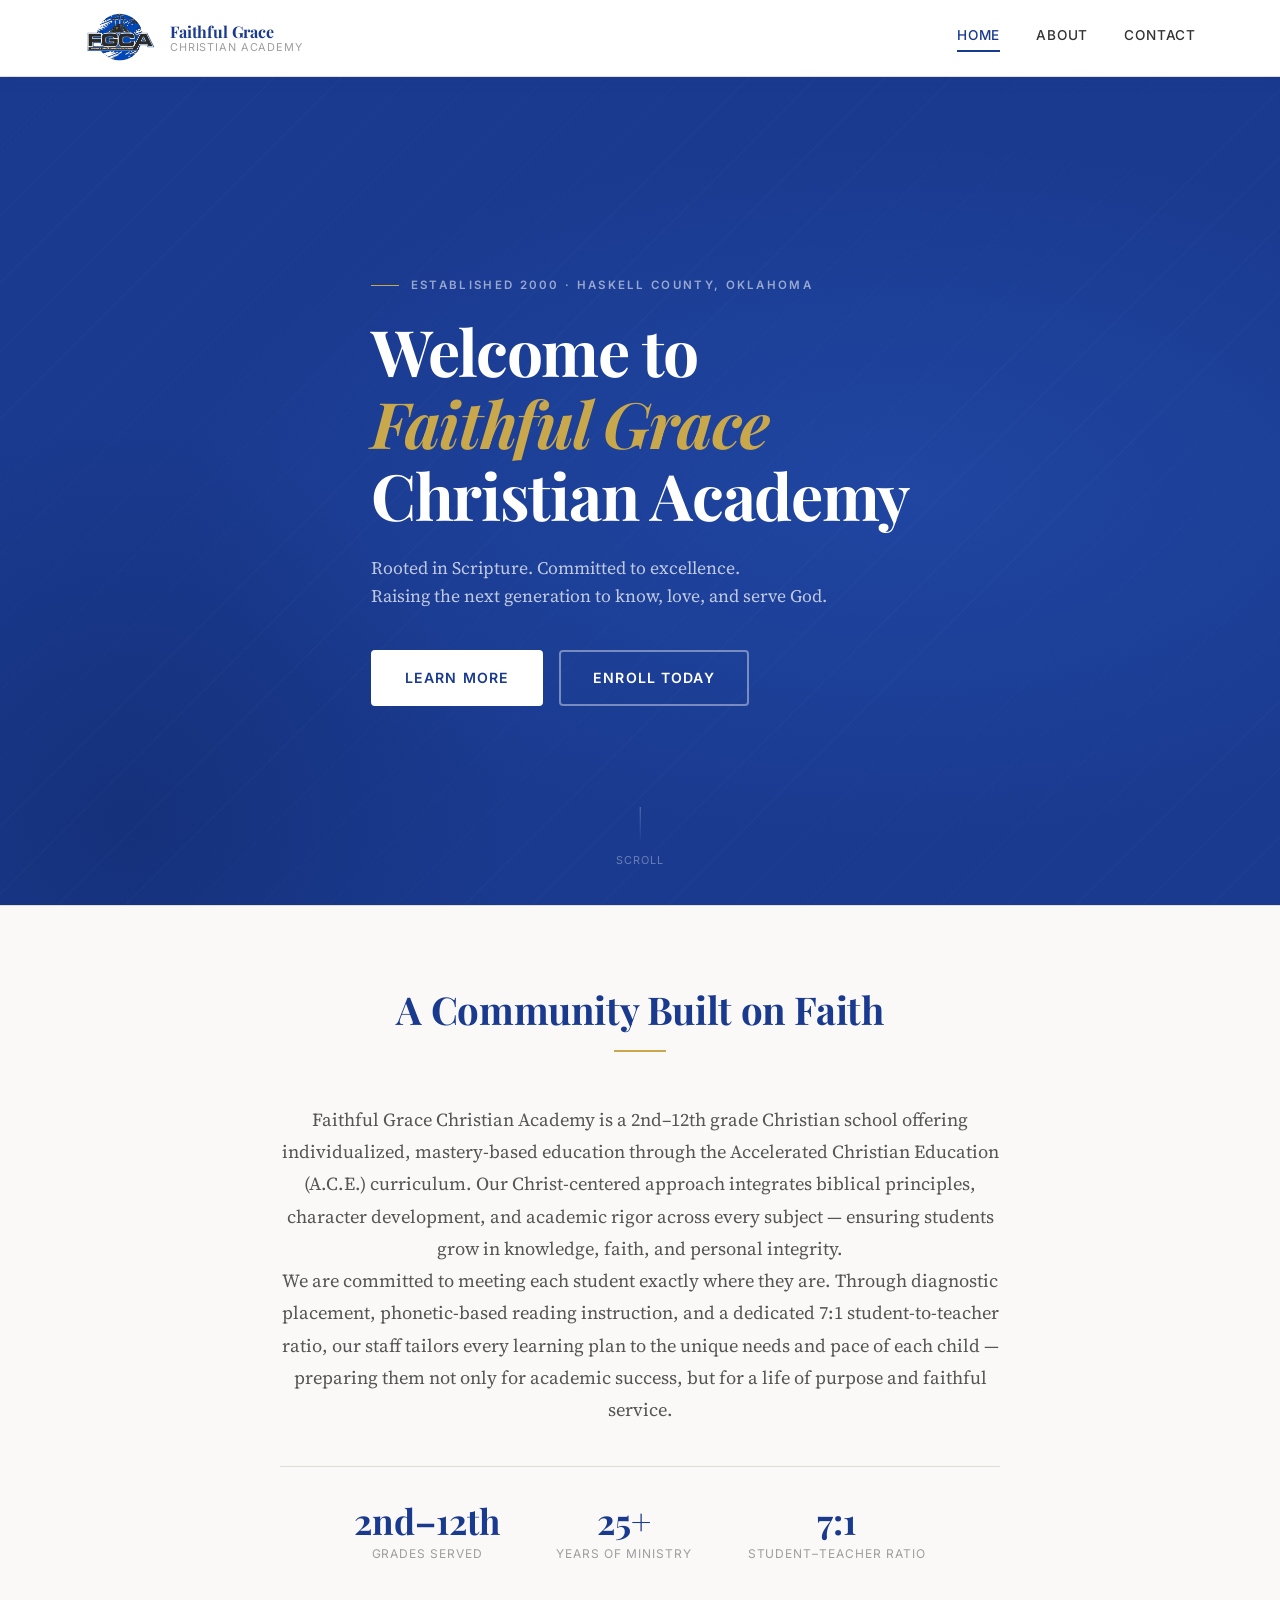
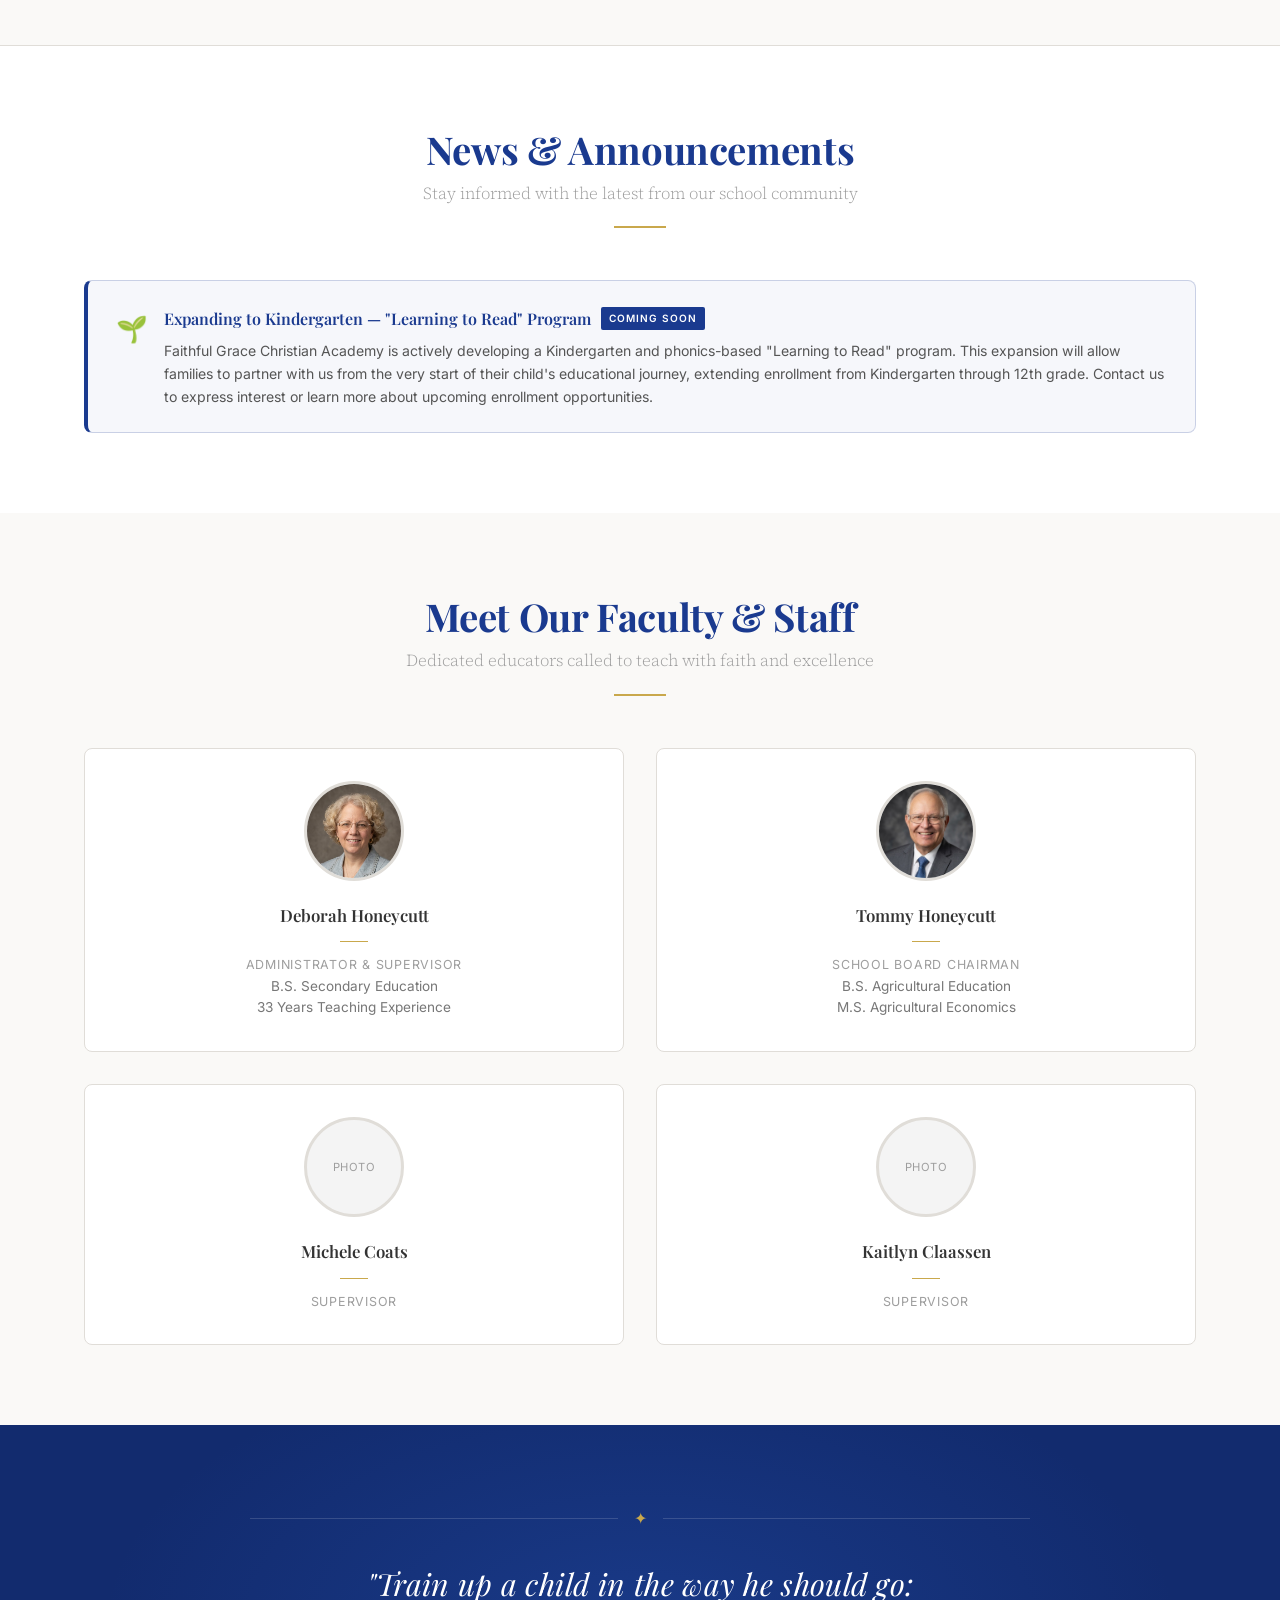
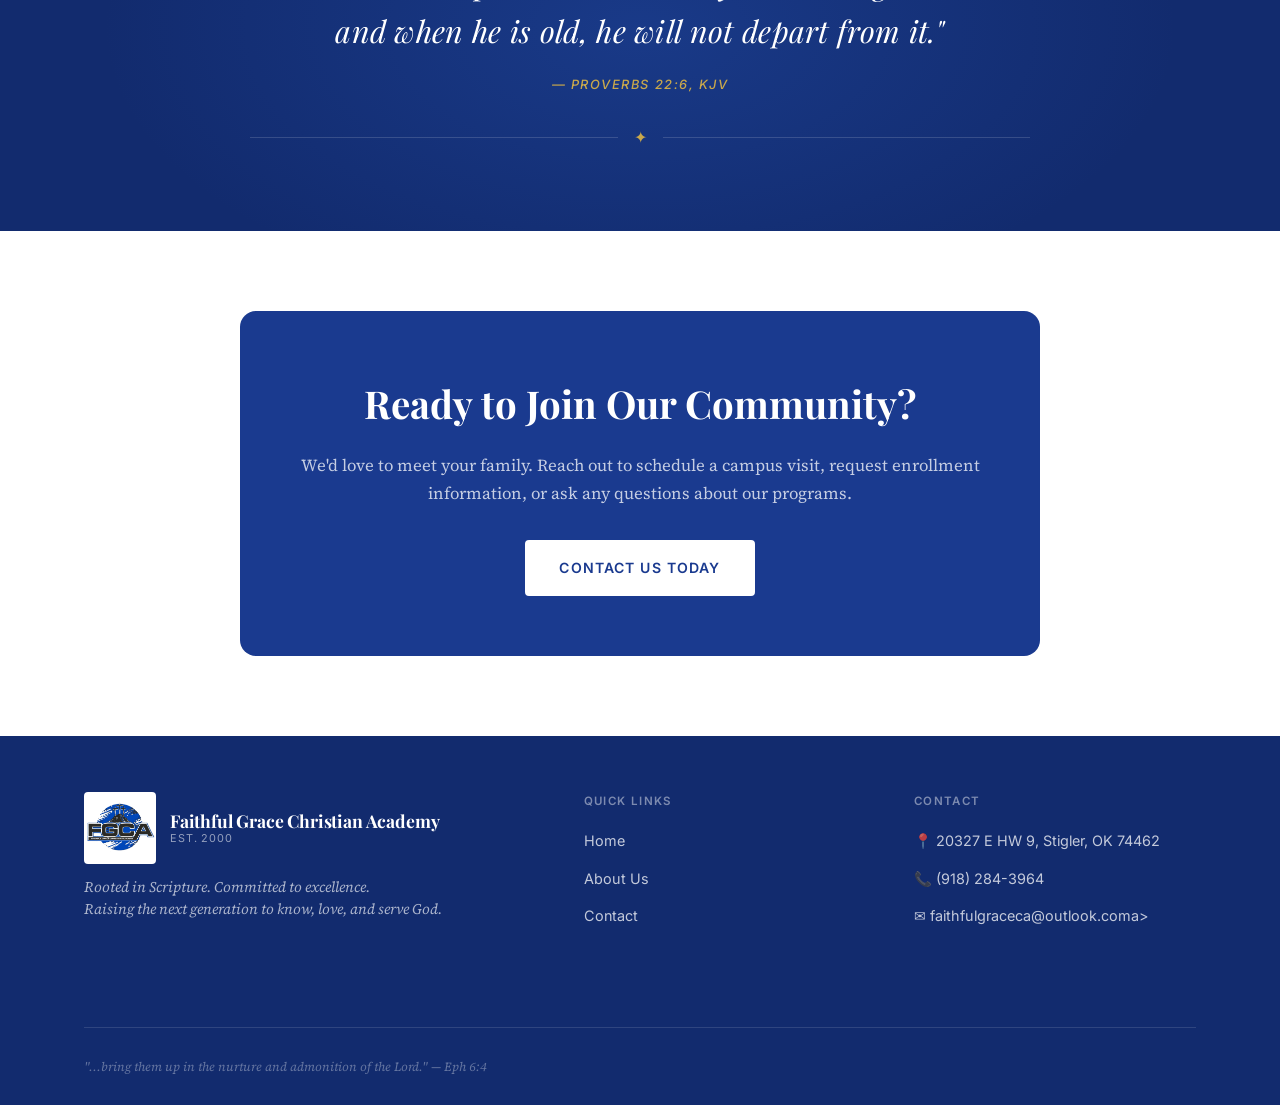
==== commit 09d5c7b1: "Add files via upload" ====
--- a/index.html
+++ b/index.html
@@ -5,6 +5,7 @@
   <meta name="viewport" content="width=device-width, initial-scale=1.0" />
   <meta name="description" content="Faithful Grace Christian Academy — nurturing minds and faith in a Christ-centered learning environment." />
   <title>Home | Faithful Grace Christian Academy</title>
+  <link rel="icon" href="School_Logo.png" type="image/png">
   <link rel="stylesheet" href="styles.css" />
   <link rel="preconnect" href="https://fonts.googleapis.com" />
   <link rel="preconnect" href="https://fonts.gstatic.com" crossorigin />
@@ -295,9 +296,9 @@
         <div class="footer-col">
           <h4>Contact</h4>
           <ul>
-            <li><a href="#">📍 20327 E HW 9, Stigler, OK 74462</a></li>
+            <li><a href="https://maps.app.goo.gl/BbYE9xfXqpPF81os6", target="_blank">📍 20327 E HW 9, Stigler, OK 74462</a></li>
             <li><a href="tel:+19182843964">📞 (918) 284-3964</a></li>
-            <li><a href="mailto:info@fgca.edu">✉ info@fgca.edu</a></li>
+            <li><a href="mailto:faithfulgraceca@outlook.com">✉ faithfulgraceca@outlook.coma></li>
           </ul>
         </div>
 
--- a/styles.css
+++ b/styles.css
@@ -211,8 +211,8 @@
 }
 
 .logo-mark {
-  width: 77px;
-  height: 77px;
+  width: 72px;
+  height: 72px;
   background: var(--white);
   border-radius: var(--radius-sm);
   display: flex;
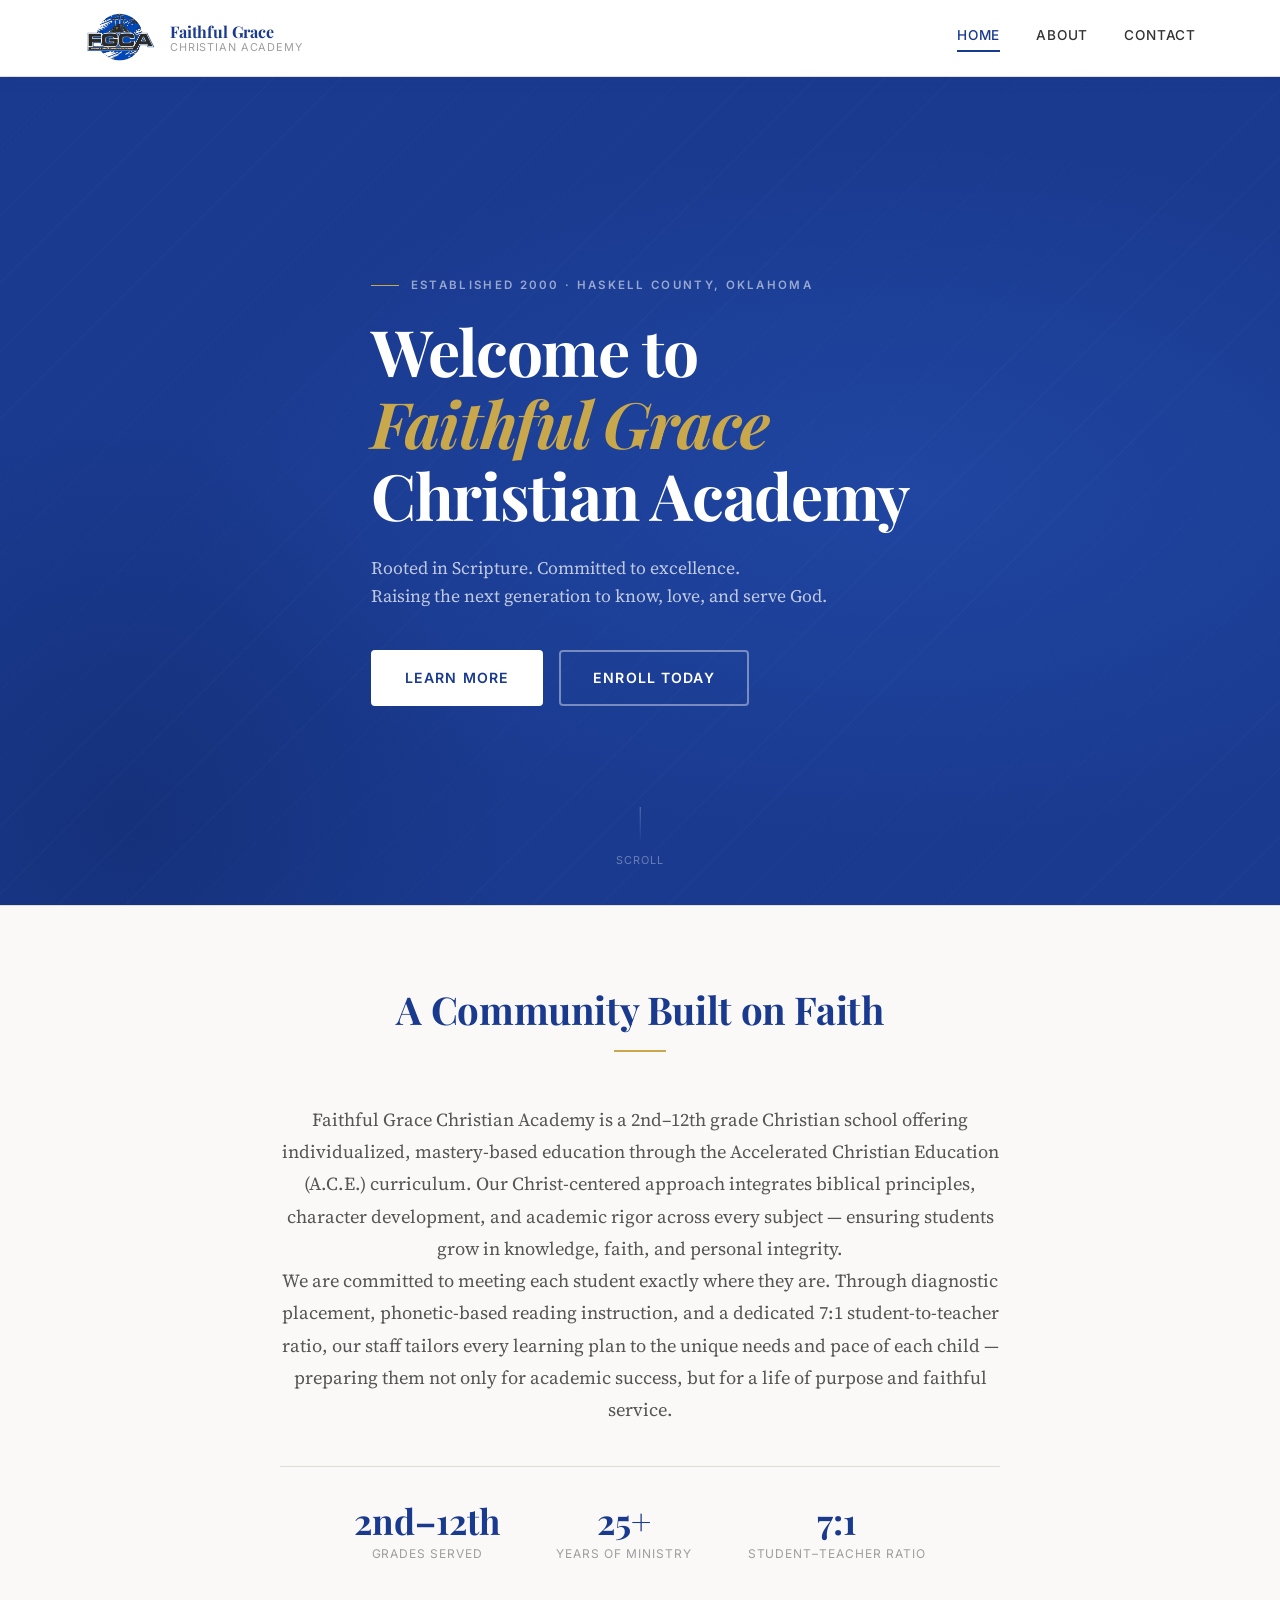
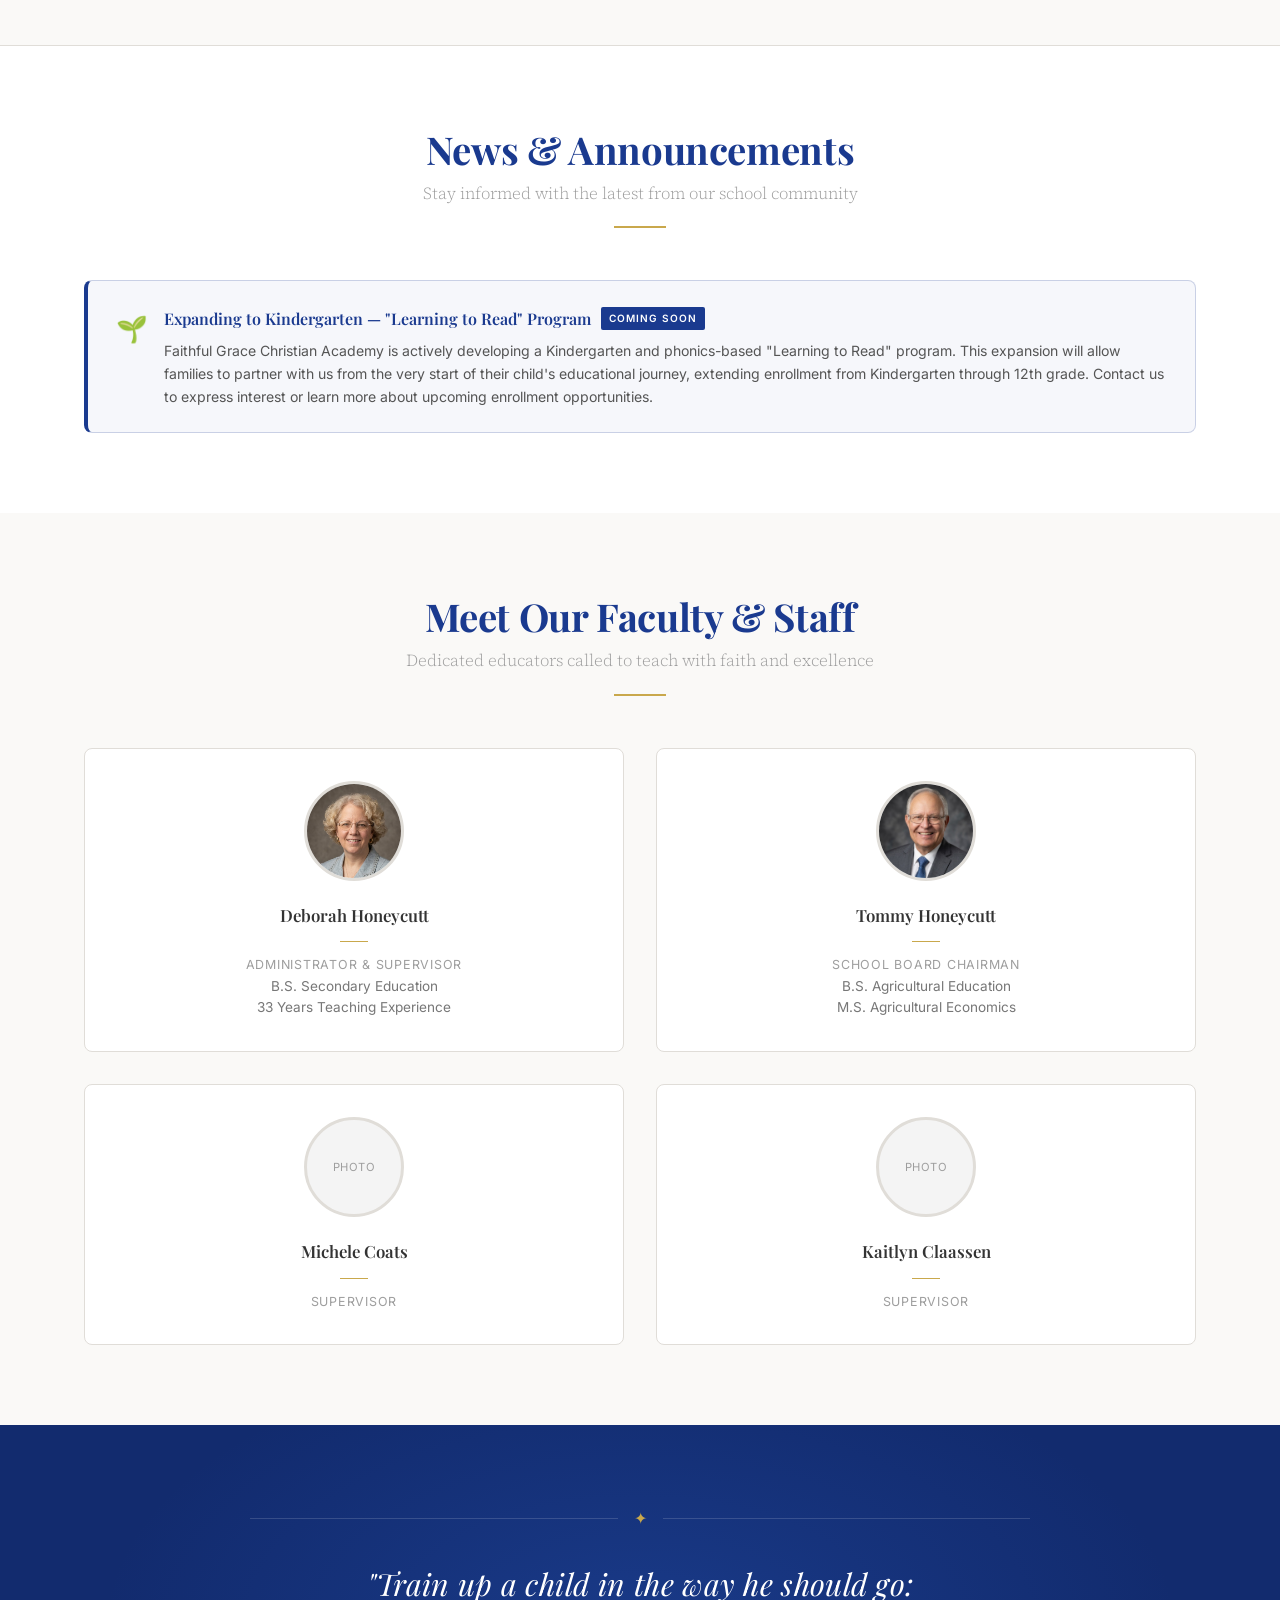
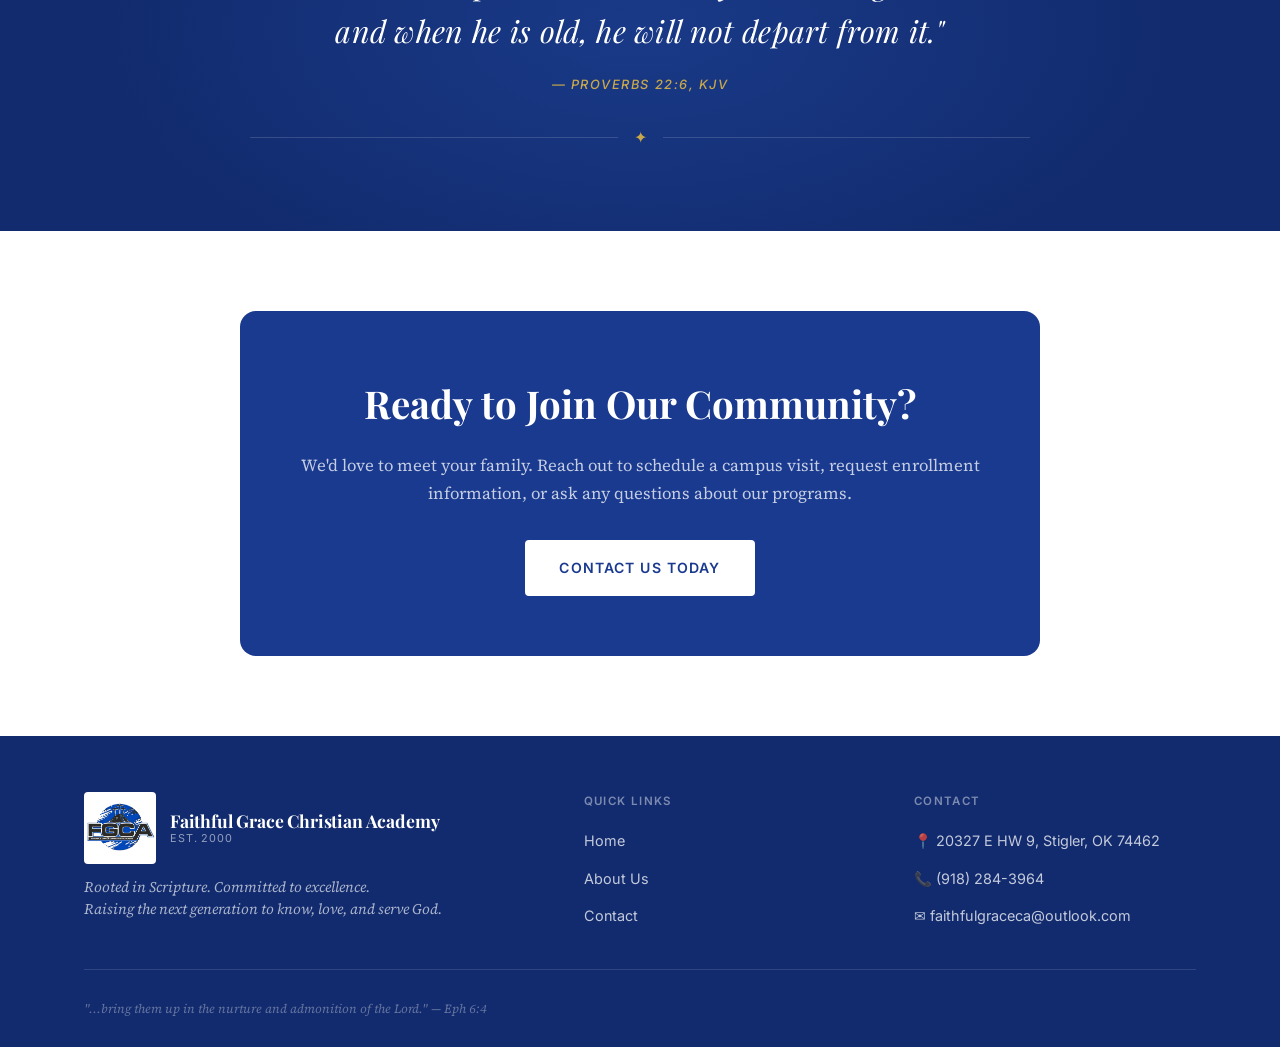
==== commit b63a3290: "Add files via upload" ====
--- a/index.html
+++ b/index.html
@@ -298,7 +298,7 @@
           <ul>
             <li><a href="https://maps.app.goo.gl/BbYE9xfXqpPF81os6", target="_blank">📍 20327 E HW 9, Stigler, OK 74462</a></li>
             <li><a href="tel:+19182843964">📞 (918) 284-3964</a></li>
-            <li><a href="mailto:faithfulgraceca@outlook.com">✉ faithfulgraceca@outlook.coma></li>
+            <li><a href="mailto:faithfulgraceca@outlook.com">✉ faithfulgraceca@outlook.com</a></li>
           </ul>
         </div>
 
